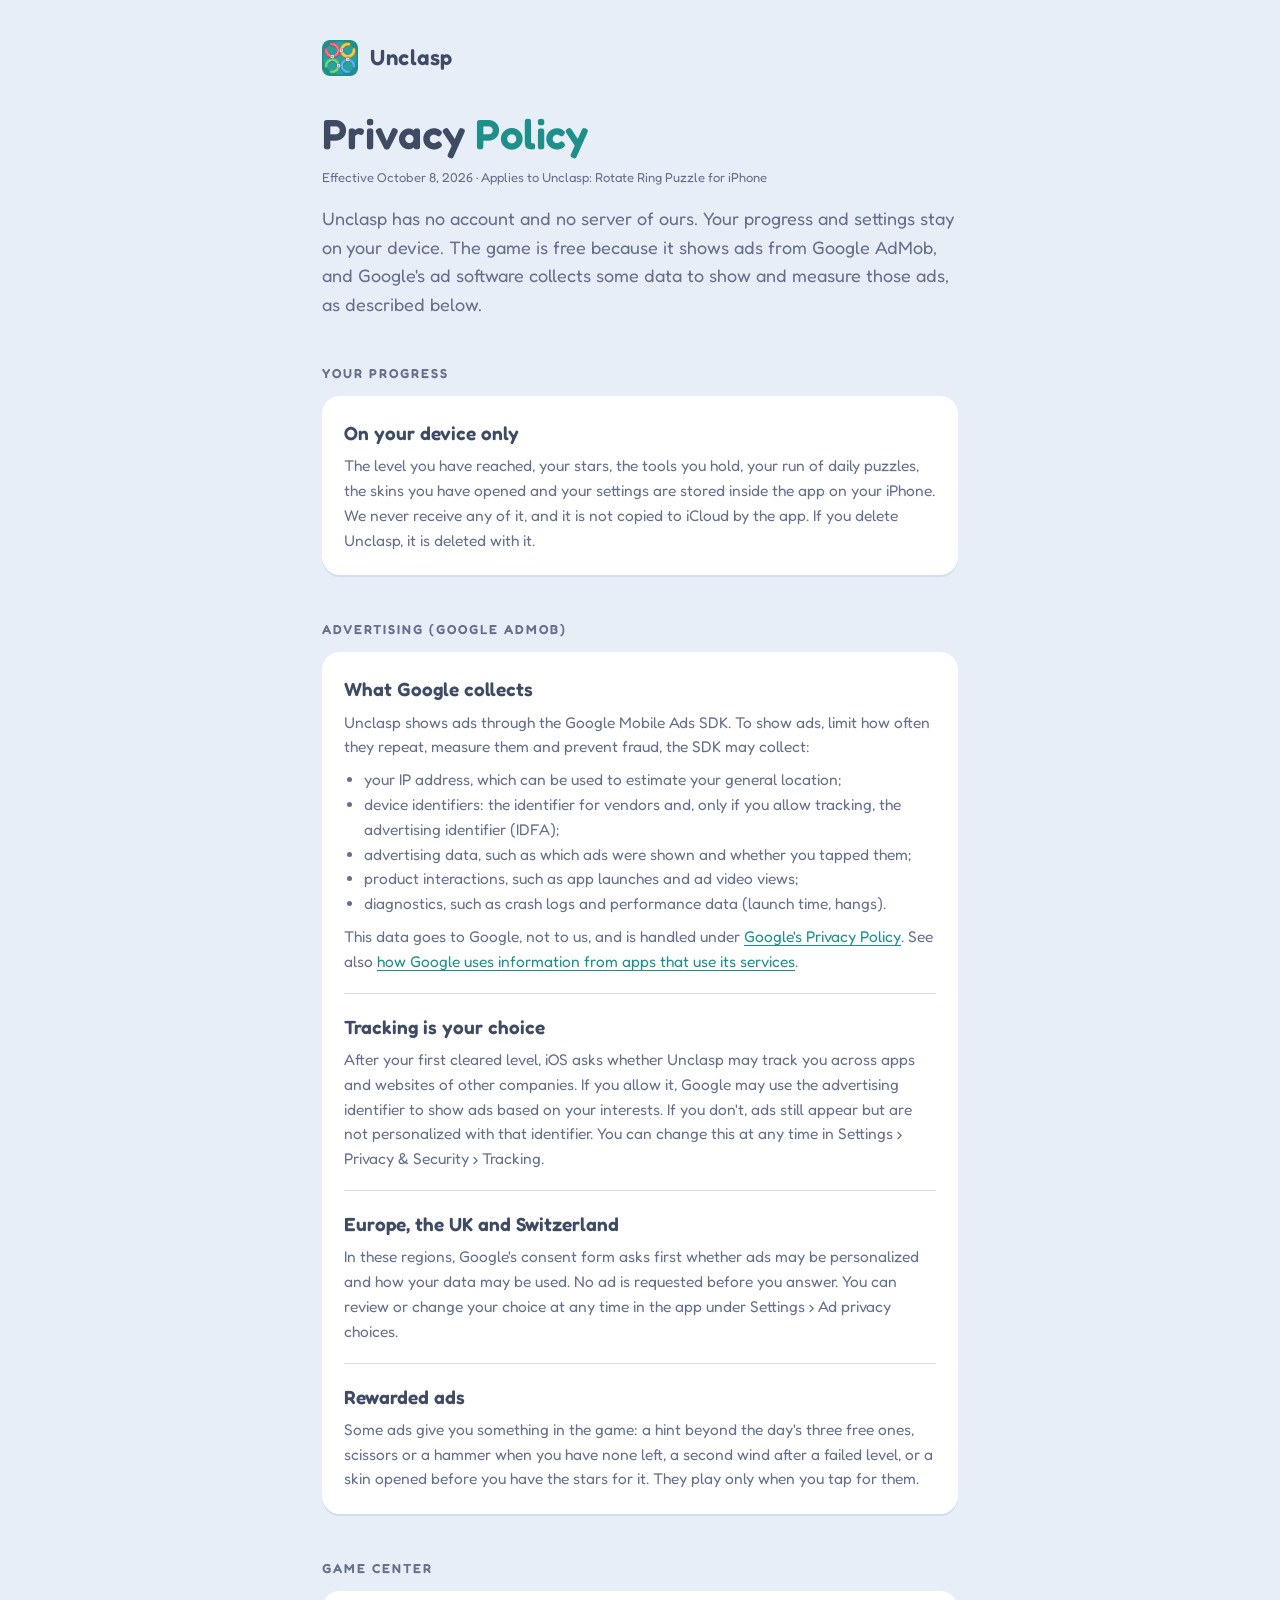
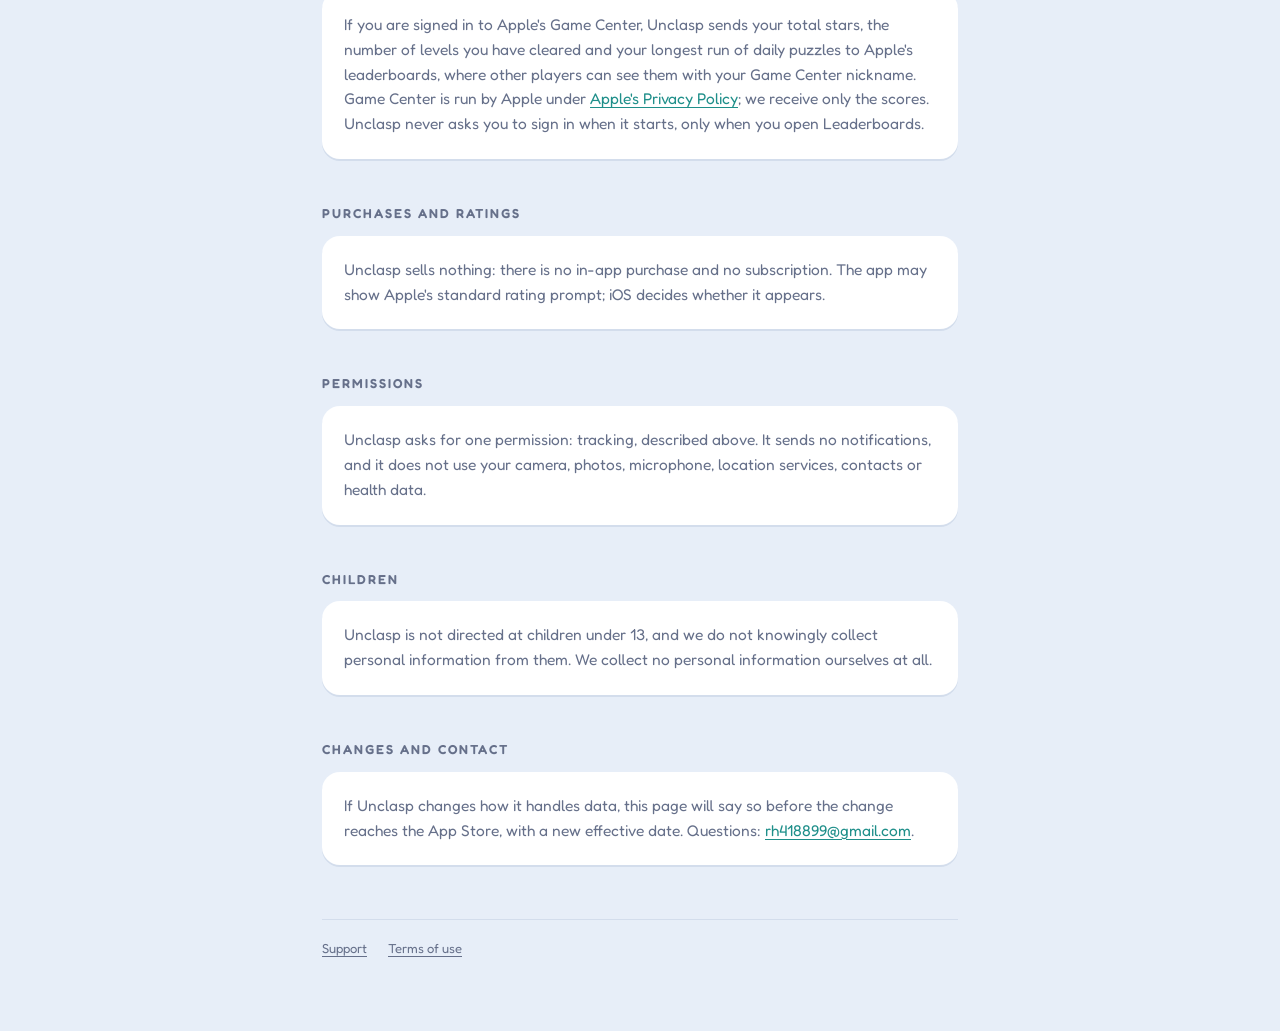
==== privacy.html @ 3e576d53 "Support page and privacy policy for Unclasp Co-Authored-By: Claude Opus 5.5 <noreply@anthropic.com>" ====
<!doctype html>
<html lang="en">
<head>
  <meta charset="utf-8">
  <meta name="viewport" content="width=device-width, initial-scale=1">
  <title>Unclasp · Privacy Policy</title>
  <meta name="description" content="Privacy policy for Unclasp: Rotate Ring Puzzle. Your progress stays on your device; ads are served by Google AdMob.">
  <meta name="theme-color" content="#E7EEF8">
  <link rel="icon" href="favicon.png">
  <link rel="apple-touch-icon" href="apple-touch-icon.png">
  <link rel="preconnect" href="https://fonts.googleapis.com">
  <link rel="preconnect" href="https://fonts.gstatic.com" crossorigin>
  <link rel="stylesheet" href="https://fonts.googleapis.com/css2?family=Fredoka:wght@400;500;600&display=swap">
  <link rel="stylesheet" href="style.css">
</head>
<body>
<main>
  <a class="top" href="./"><img src="mark.png" alt=""><span>Unclasp</span></a>

  <h1>Privacy <em>Policy</em></h1>
  <p class="meta">Effective October 8, 2026 · Applies to Unclasp: Rotate Ring Puzzle for iPhone</p>
  <p class="lede">
    Unclasp has no account and no server of ours. Your progress and settings stay on your device.
    The game is free because it shows ads from Google AdMob, and Google's ad software collects some
    data to show and measure those ads, as described below.
  </p>

  <h2>Your progress</h2>
  <div class="card">
    <div class="entry">
      <strong>On your device only</strong>
      <p>
        The level you have reached, your stars, the tools you hold, your run of daily puzzles, the
        skins you have opened and your settings are stored inside the app on your iPhone. We never
        receive any of it, and it is not copied to iCloud by the app. If you delete Unclasp, it is
        deleted with it.
      </p>
    </div>
  </div>

  <h2>Advertising (Google AdMob)</h2>
  <div class="card">
    <div class="entry">
      <strong>What Google collects</strong>
      <p>
        Unclasp shows ads through the Google Mobile Ads SDK. To show ads, limit how often they repeat,
        measure them and prevent fraud, the SDK may collect:
      </p>
      <ul>
        <li>your IP address, which can be used to estimate your general location;</li>
        <li>device identifiers: the identifier for vendors and, only if you allow tracking, the advertising identifier (IDFA);</li>
        <li>advertising data, such as which ads were shown and whether you tapped them;</li>
        <li>product interactions, such as app launches and ad video views;</li>
        <li>diagnostics, such as crash logs and performance data (launch time, hangs).</li>
      </ul>
      <p>
        This data goes to Google, not to us, and is handled under
        <a href="https://policies.google.com/privacy">Google's Privacy Policy</a>. See also
        <a href="https://policies.google.com/technologies/partner-sites">how Google uses information from apps that use its services</a>.
      </p>
    </div>
    <div class="entry">
      <strong>Tracking is your choice</strong>
      <p>
        After your first cleared level, iOS asks whether Unclasp may track you across apps and
        websites of other companies. If you allow it, Google may use the advertising identifier to show
        ads based on your interests. If you don't, ads still appear but are not personalized with that
        identifier. You can change this at any time in Settings › Privacy &amp; Security › Tracking.
      </p>
    </div>
    <div class="entry">
      <strong>Europe, the UK and Switzerland</strong>
      <p>
        In these regions, Google's consent form asks first whether ads may be personalized and how
        your data may be used. No ad is requested before you answer. You can review or change your
        choice at any time in the app under Settings › Ad privacy choices.
      </p>
    </div>
    <div class="entry">
      <strong>Rewarded ads</strong>
      <p>
        Some ads give you something in the game: a hint beyond the day's three free ones, scissors or
        a hammer when you have none left, a second wind after a failed level, or a skin opened before
        you have the stars for it. They play only when you tap for them.
      </p>
    </div>
  </div>

  <h2>Game Center</h2>
  <div class="card">
    <div class="entry">
      <p>
        If you are signed in to Apple's Game Center, Unclasp sends your total stars, the number of
        levels you have cleared and your longest run of daily puzzles to Apple's leaderboards, where
        other players can see them with your Game Center nickname. Game Center is run by Apple under
        <a href="https://www.apple.com/legal/privacy/">Apple's Privacy Policy</a>; we receive only the
        scores. Unclasp never asks you to sign in when it starts, only when you open Leaderboards.
      </p>
    </div>
  </div>

  <h2>Purchases and ratings</h2>
  <div class="card">
    <div class="entry">
      <p>
        Unclasp sells nothing: there is no in-app purchase and no subscription. The app may show
        Apple's standard rating prompt; iOS decides whether it appears.
      </p>
    </div>
  </div>

  <h2>Permissions</h2>
  <div class="card">
    <div class="entry">
      <p>
        Unclasp asks for one permission: tracking, described above. It sends no notifications, and it
        does not use your camera, photos, microphone, location services, contacts or health data.
      </p>
    </div>
  </div>

  <h2>Children</h2>
  <div class="card">
    <div class="entry">
      <p>
        Unclasp is not directed at children under 13, and we do not knowingly collect personal
        information from them. We collect no personal information ourselves at all.
      </p>
    </div>
  </div>

  <h2>Changes and contact</h2>
  <div class="card">
    <div class="entry">
      <p>
        If Unclasp changes how it handles data, this page will say so before the change reaches the
        App Store, with a new effective date. Questions:
        <a href="mailto:rh418899@gmail.com?subject=Unclasp%20privacy">rh418899@gmail.com</a>.
      </p>
    </div>
  </div>

  <footer>
    <a href="./">Support</a>
    <a href="https://www.apple.com/legal/internet-services/itunes/dev/stdeula/">Terms of use</a>
  </footer>
</main>
</body>
</html>
---- style.css ----
:root {
  --bg: #E7EEF8;
  --card: #FFFFFF;
  --line: #D3DDEC;
  --text: #3F4A63;
  --muted: #66708A;
  --accent: #1F8F8A;
  --badge: #CFE8E6;
  --body: 'Fredoka', system-ui, -apple-system, 'Segoe UI', sans-serif;
}
* { box-sizing: border-box; }
html { background: var(--bg); }
body { margin: 0; color: var(--text); font-family: var(--body); line-height: 1.6; -webkit-font-smoothing: antialiased; min-height: 100vh; }
main { max-width: 680px; margin: 0 auto; padding: 40px 22px 72px; }
.top { display: flex; align-items: center; gap: 12px; text-decoration: none; }
.top img { width: 36px; height: auto; }
.top span { font-weight: 600; font-size: 22px; letter-spacing: 0.5px; color: var(--text); }
h1 { font-weight: 600; font-size: 42px; line-height: 1.12; margin: 34px 0 0; }
h1 em { font-style: normal; color: var(--accent); }
.lede { font-size: 18px; color: var(--muted); margin: 16px 0 0; }
.meta { font-size: 13px; color: var(--muted); margin-top: 10px; }
h2 { font-size: 13px; font-weight: 600; letter-spacing: 2px; text-transform: uppercase; color: var(--muted); margin: 44px 0 12px; }
.card { background: var(--card); border-radius: 18px; padding: 4px 22px; box-shadow: 0 2px 0 var(--line); }
.entry { padding: 18px 0; border-bottom: 1px solid var(--line); }
.entry:last-child { border-bottom: 0; }
.entry strong { display: block; font-weight: 600; font-size: 19px; margin-bottom: 6px; }
.entry p, .entry ul, .entry ol { margin: 0; color: var(--muted); font-size: 15.5px; }
.entry ul, .entry ol { padding-left: 20px; }
.entry p + p, .entry p + ul, .entry ul + p, .entry p + ol, .entry ol + p { margin-top: 8px; }
p { color: var(--muted); }
a { color: var(--accent); text-underline-offset: 3px; }
.badge { display: inline-block; margin-top: 24px; padding: 8px 16px; border-radius: 999px; background: var(--badge); color: var(--text); font-weight: 500; font-size: 12.5px; letter-spacing: 1.2px; }
footer { margin-top: 54px; padding-top: 18px; border-top: 1px solid var(--line); font-size: 13px; color: var(--muted); }
footer a { color: var(--muted); margin-right: 18px; }
@media (max-width: 480px) { h1 { font-size: 34px; } .lede { font-size: 16.5px; } .badge { font-size: 11px; letter-spacing: 0.6px; } }
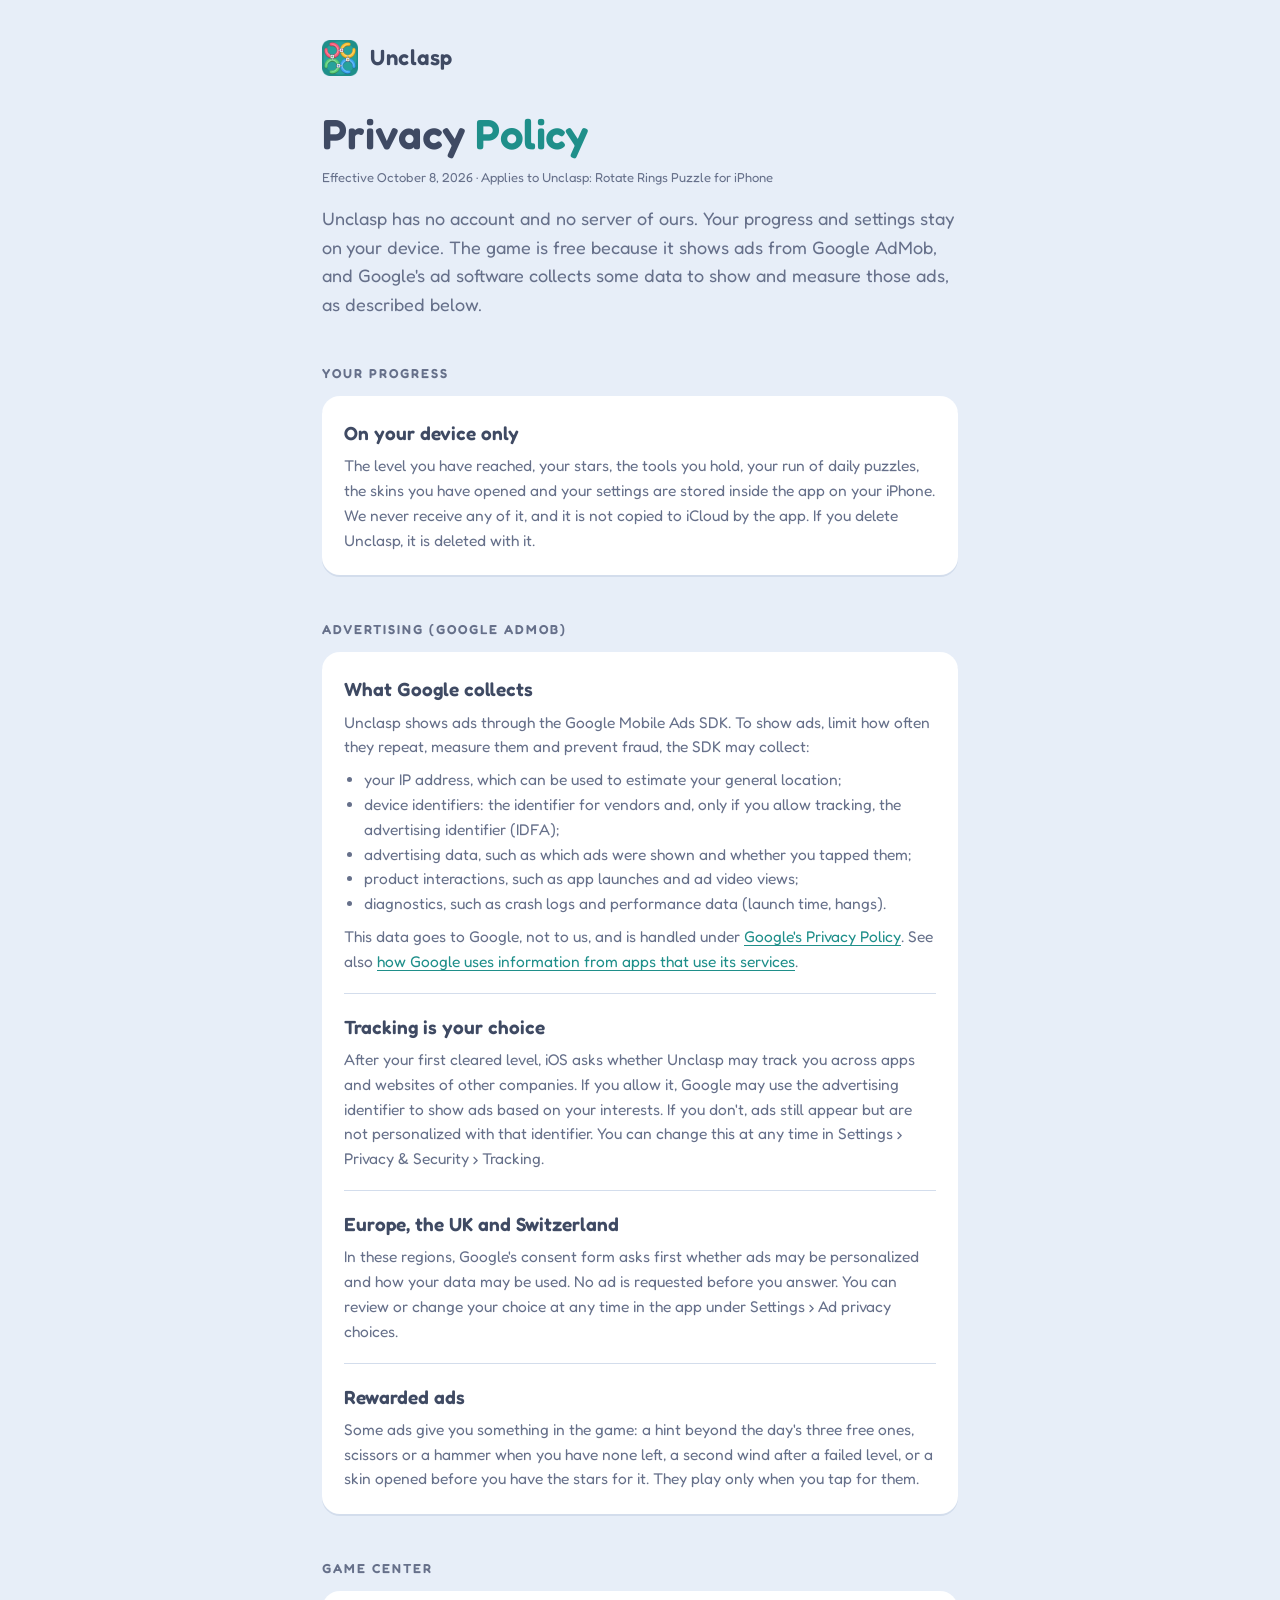
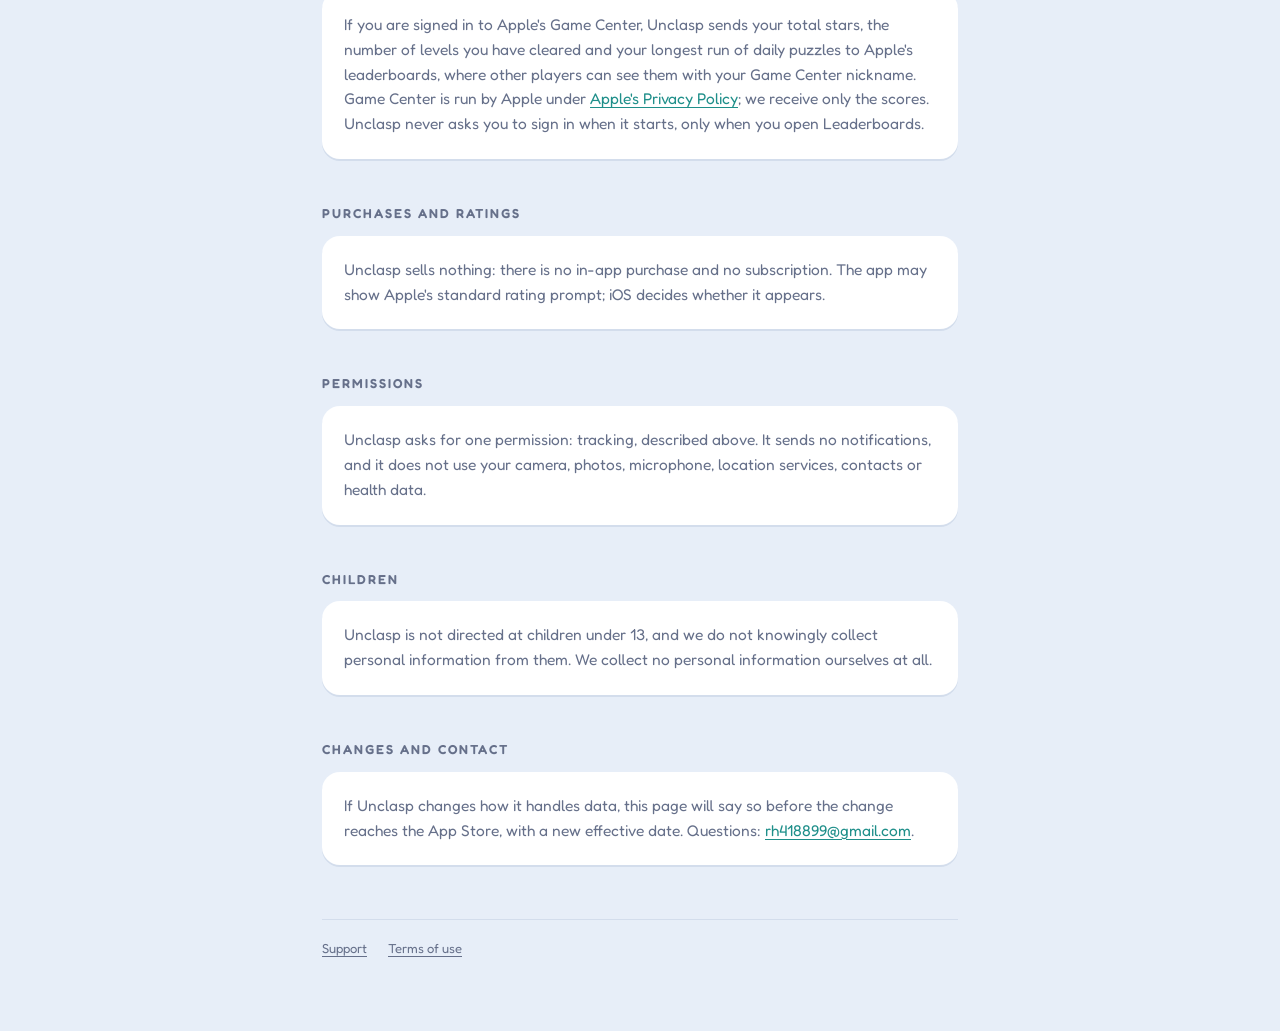
==== commit 5b5f1cf6: "The app's name: Rotate Rings Puzzle Co-Authored-By: Claude Opus 5.5 <noreply@anthropic.com>" ====
--- a/privacy.html
+++ b/privacy.html
@@ -4,7 +4,7 @@
   <meta charset="utf-8">
   <meta name="viewport" content="width=device-width, initial-scale=1">
   <title>Unclasp · Privacy Policy</title>
-  <meta name="description" content="Privacy policy for Unclasp: Rotate Ring Puzzle. Your progress stays on your device; ads are served by Google AdMob.">
+  <meta name="description" content="Privacy policy for Unclasp: Rotate Rings Puzzle. Your progress stays on your device; ads are served by Google AdMob.">
   <meta name="theme-color" content="#E7EEF8">
   <link rel="icon" href="favicon.png">
   <link rel="apple-touch-icon" href="apple-touch-icon.png">
@@ -18,7 +18,7 @@
   <a class="top" href="./"><img src="mark.png" alt=""><span>Unclasp</span></a>
 
   <h1>Privacy <em>Policy</em></h1>
-  <p class="meta">Effective October 8, 2026 · Applies to Unclasp: Rotate Ring Puzzle for iPhone</p>
+  <p class="meta">Effective October 8, 2026 · Applies to Unclasp: Rotate Rings Puzzle for iPhone</p>
   <p class="lede">
     Unclasp has no account and no server of ours. Your progress and settings stay on your device.
     The game is free because it shows ads from Google AdMob, and Google's ad software collects some
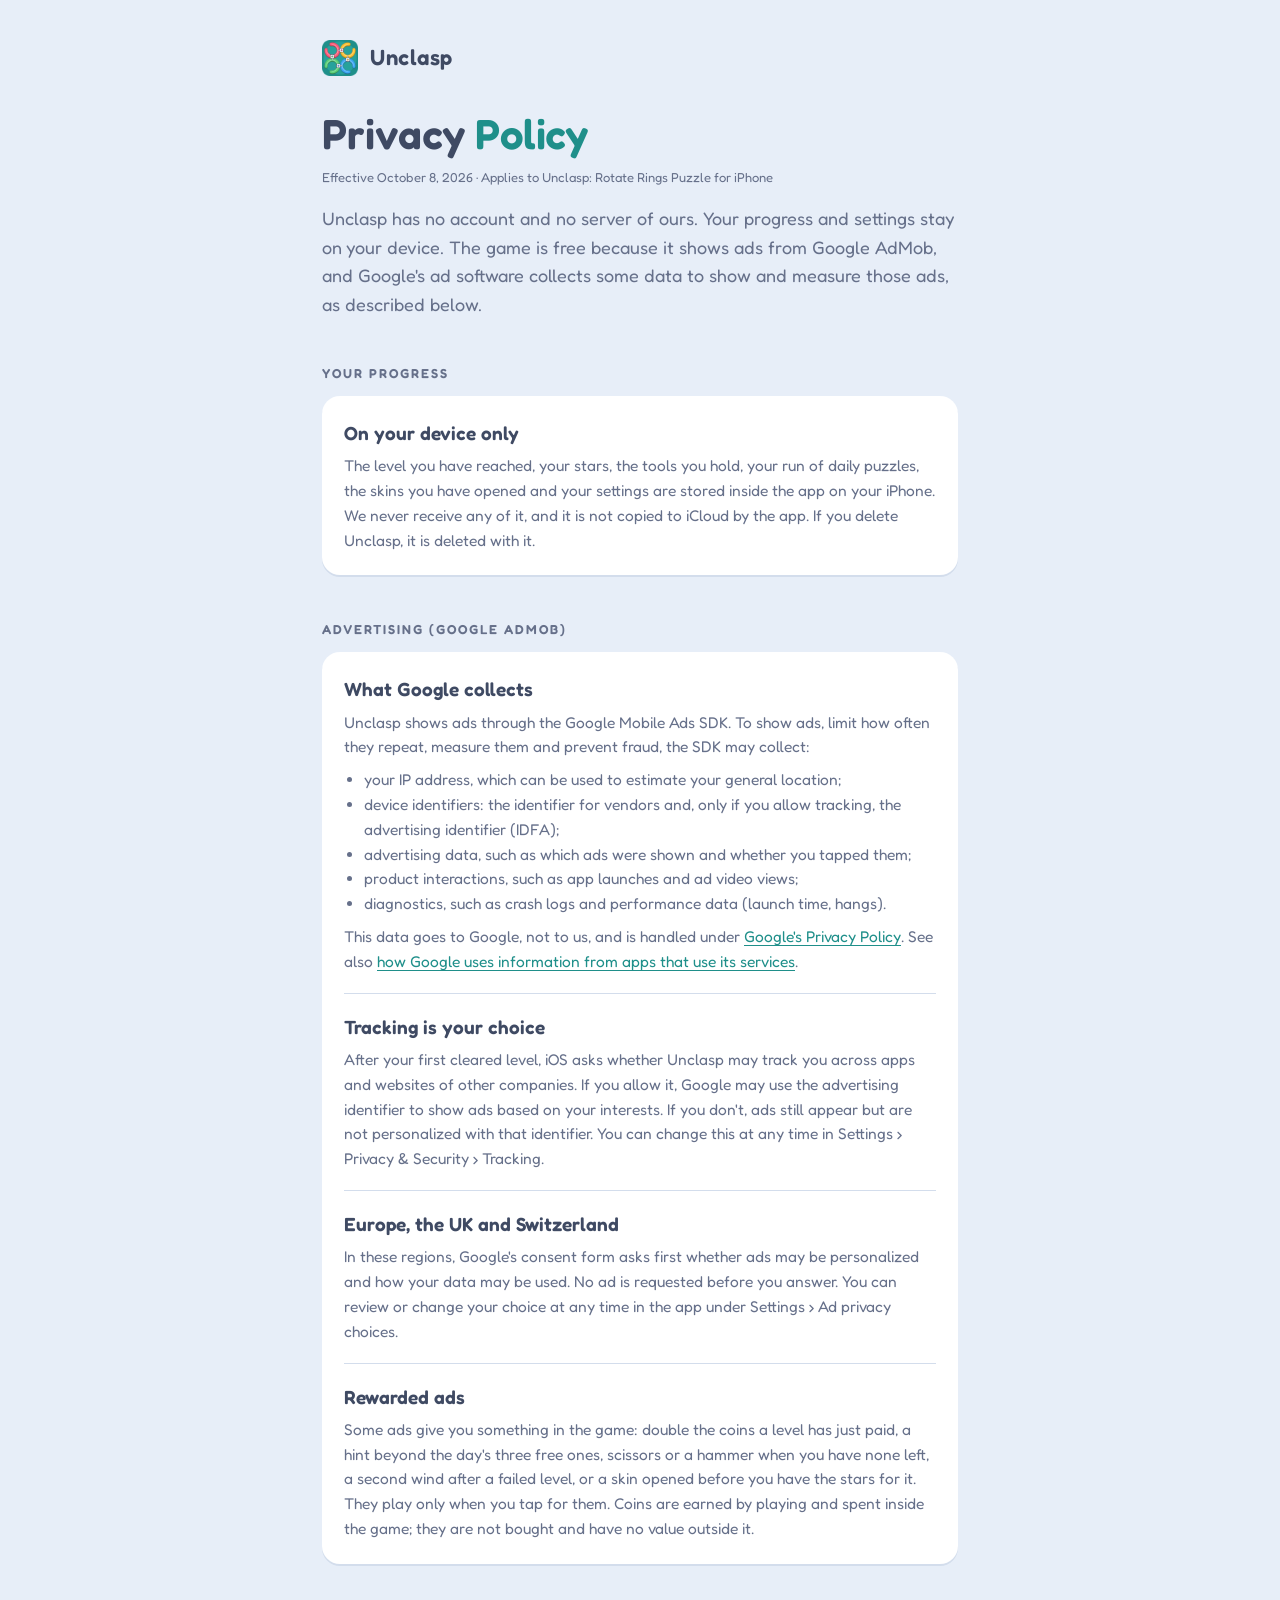
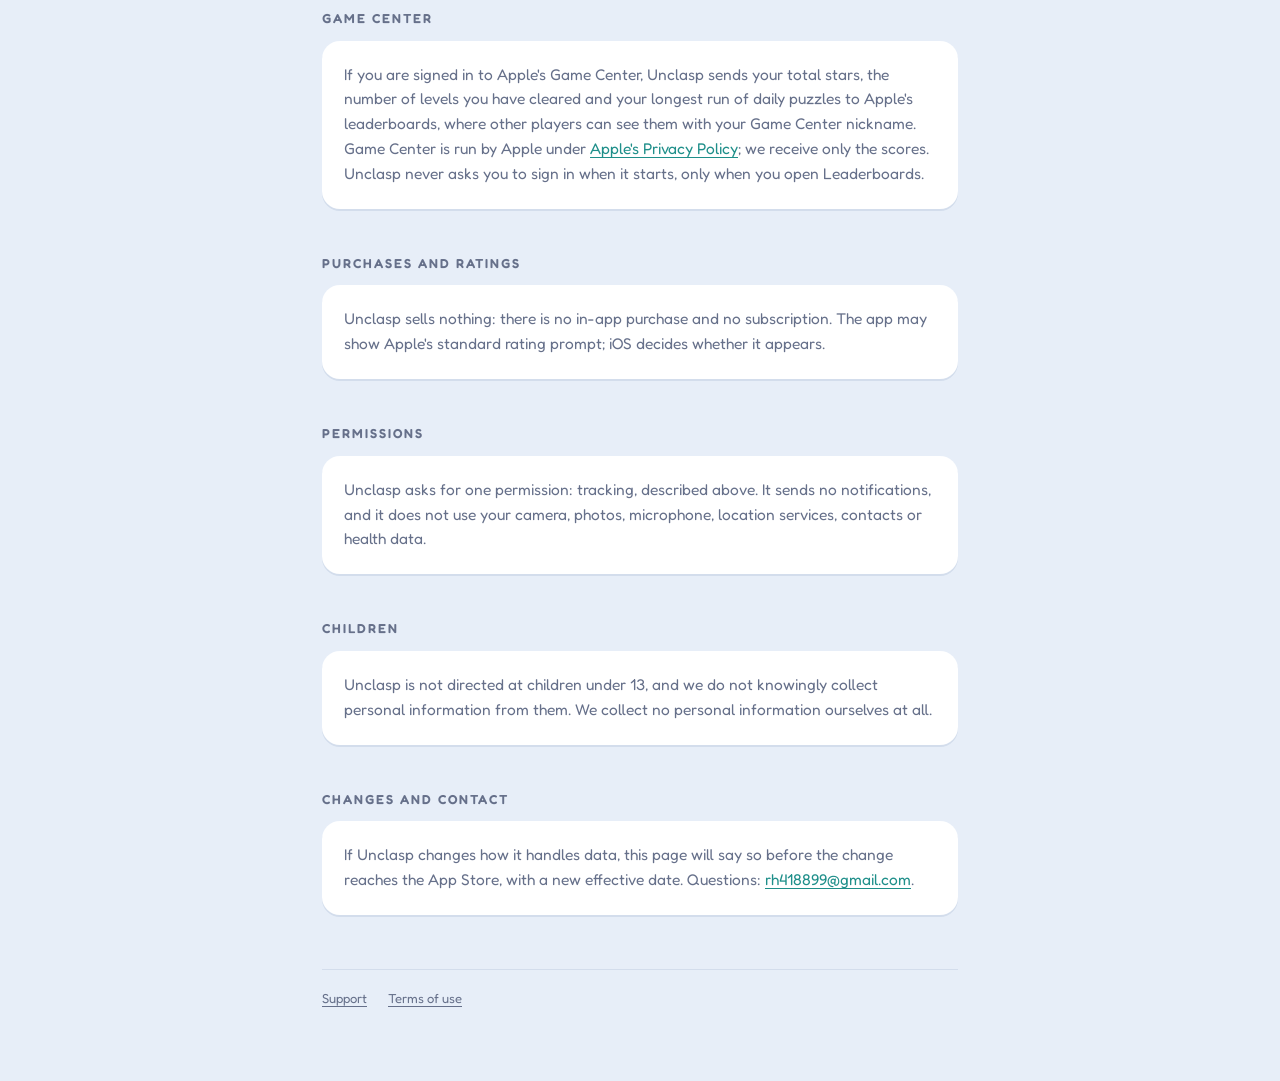
==== commit a5e1d48b: "Coins: what they are for, and the ad that doubles them Co-Authored-By: Claude Opus 5.5 <noreply@anth" ====
--- a/privacy.html
+++ b/privacy.html
@@ -79,9 +79,11 @@
     <div class="entry">
       <strong>Rewarded ads</strong>
       <p>
-        Some ads give you something in the game: a hint beyond the day's three free ones, scissors or
-        a hammer when you have none left, a second wind after a failed level, or a skin opened before
-        you have the stars for it. They play only when you tap for them.
+        Some ads give you something in the game: double the coins a level has just paid, a hint
+        beyond the day's three free ones, scissors or a hammer when you have none left, a second wind
+        after a failed level, or a skin opened before you have the stars for it. They play only when
+        you tap for them. Coins are earned by playing and spent inside the game; they are not bought
+        and have no value outside it.
       </p>
     </div>
   </div>
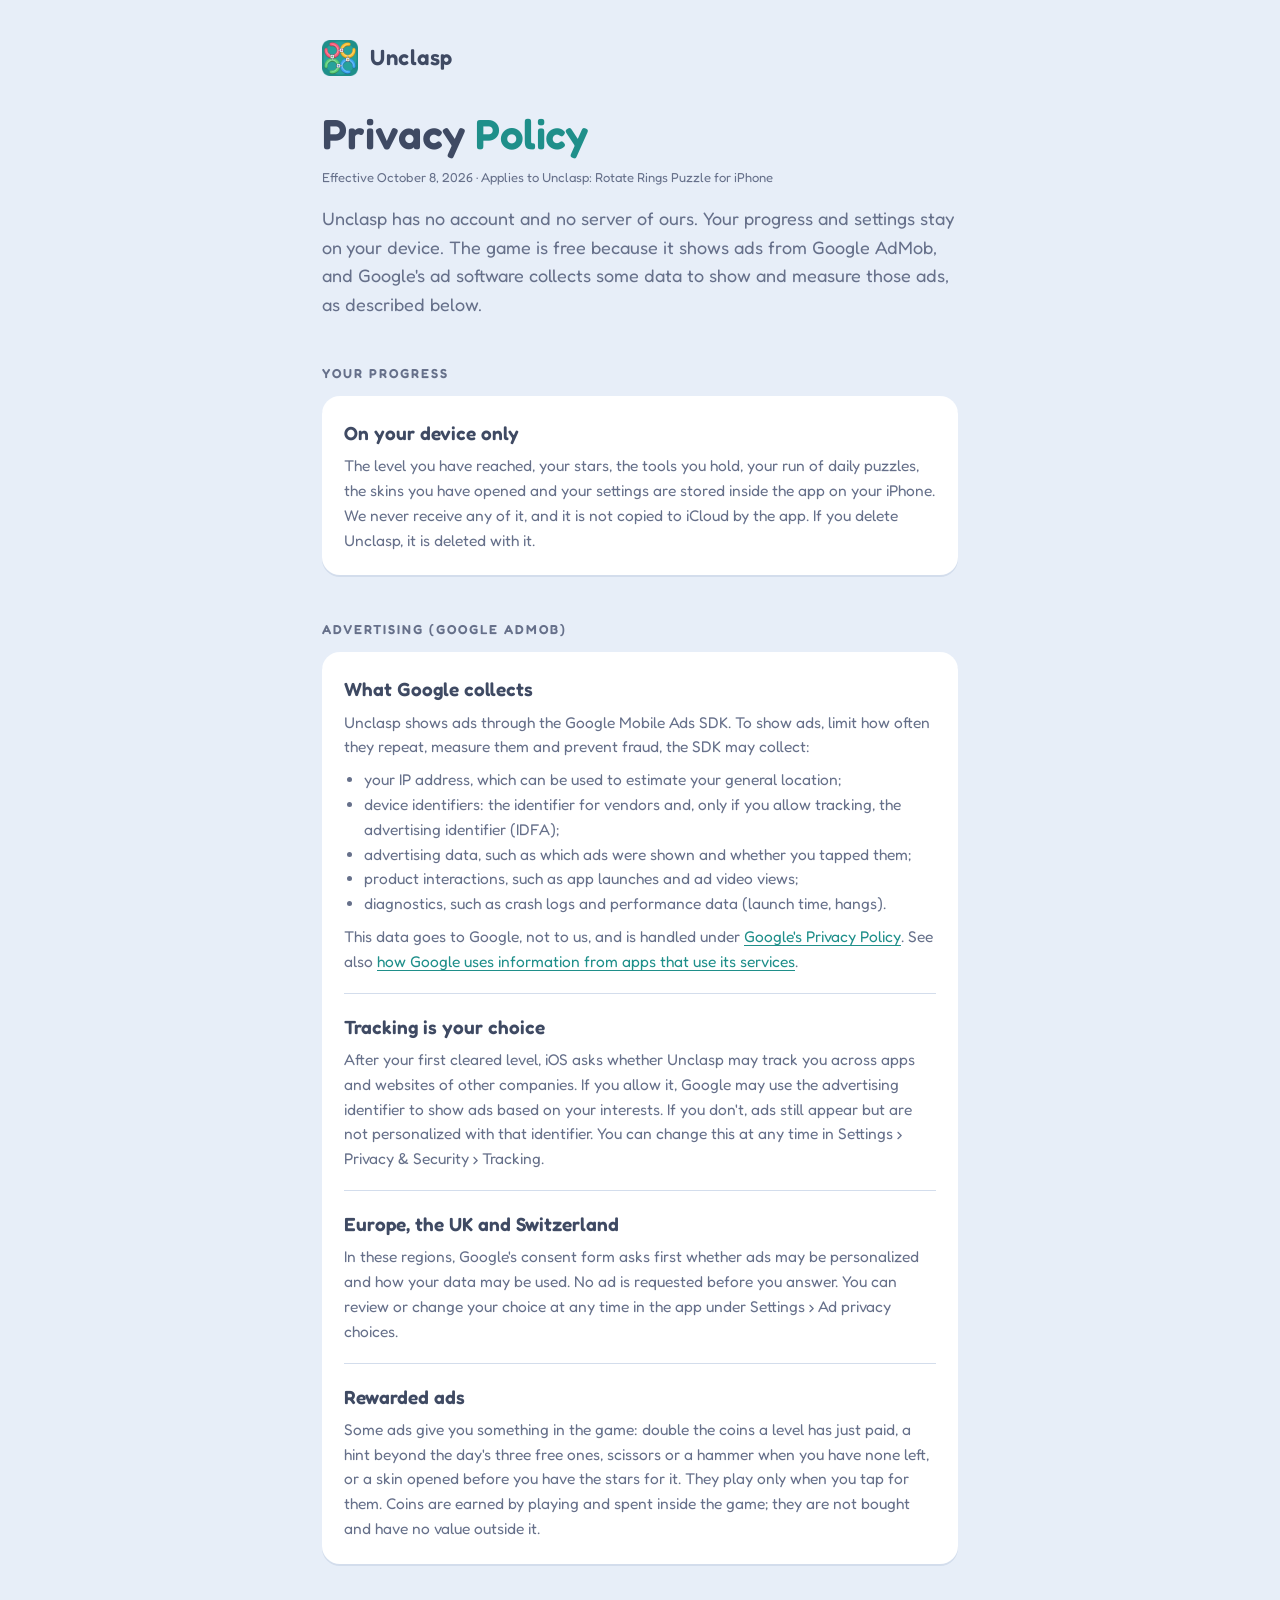
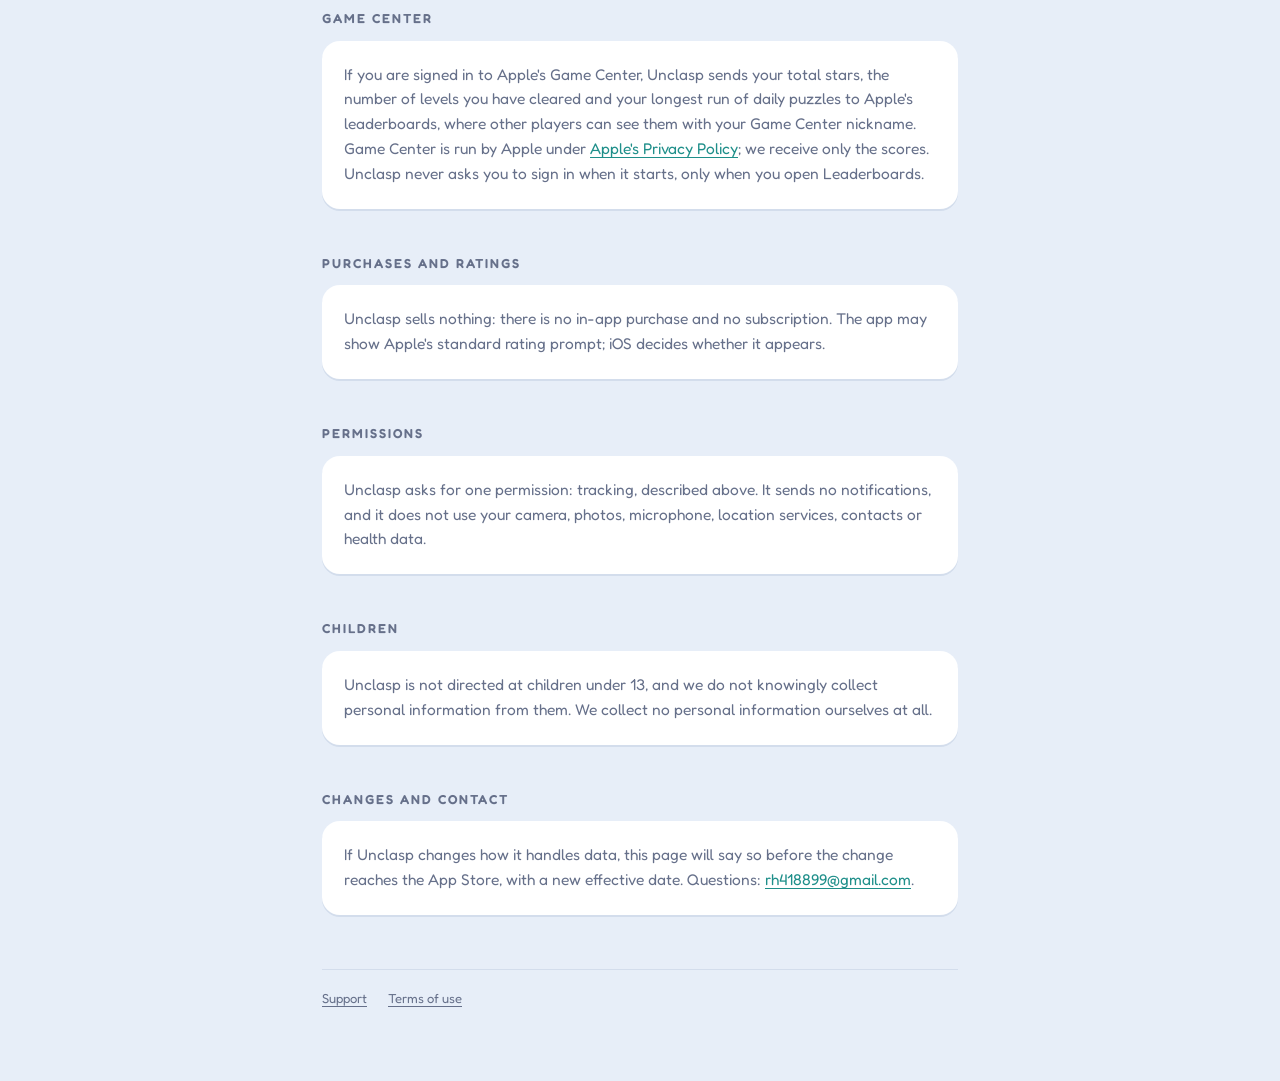
==== commit a902332f: "Ads: no banner on the board, and no second wind The level's screen has no banner any more, and a lev" ====
--- a/privacy.html
+++ b/privacy.html
@@ -80,8 +80,8 @@
       <strong>Rewarded ads</strong>
       <p>
         Some ads give you something in the game: double the coins a level has just paid, a hint
-        beyond the day's three free ones, scissors or a hammer when you have none left, a second wind
-        after a failed level, or a skin opened before you have the stars for it. They play only when
+        beyond the day's three free ones, scissors or a hammer when you have none left, or a skin
+        opened before you have the stars for it. They play only when
         you tap for them. Coins are earned by playing and spent inside the game; they are not bought
         and have no value outside it.
       </p>
